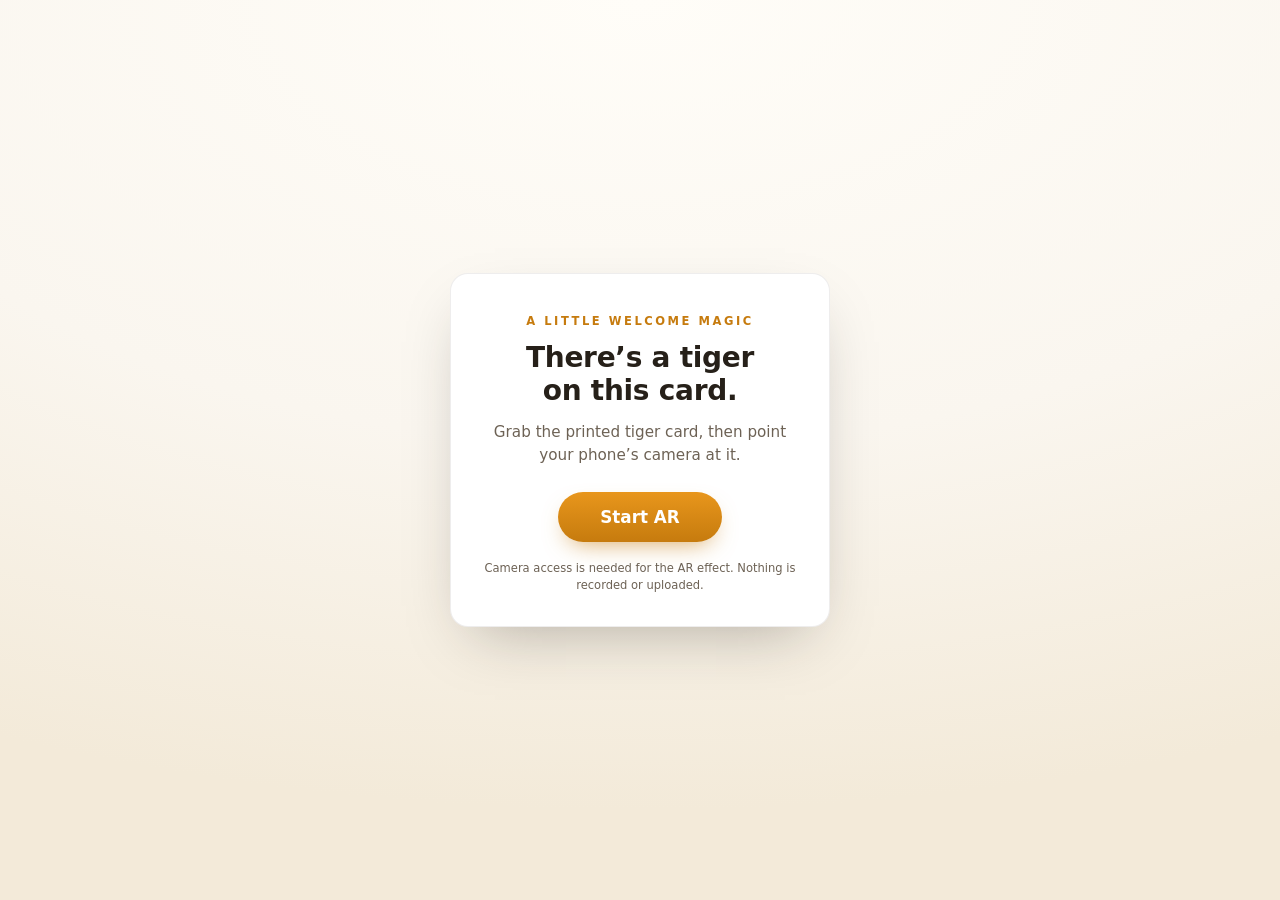
==== index.html @ 6df0a9bd "Keep AR camera visible behind transparent tiger canvas" ====
<!DOCTYPE html>
<html lang="en">
<head>
  <meta charset="utf-8" />
  <meta name="viewport"
        content="width=device-width, initial-scale=1, maximum-scale=1, user-scalable=no, viewport-fit=cover" />
  <meta name="theme-color" content="#faf6ef" />
  <title>Tiger AR</title>
  <link rel="stylesheet" href="css/style.css?v=camera-layer-1" />

  <!-- AR stack (vendored locally; optional remote inspector disabled) -->
  <script src="vendor/aframe.min.js"></script>
  <script src="vendor/mindar-image-aframe.prod.js"></script>
  <script src="js/ar-config.js"></script>
</head>
<body>

  <!-- ============ Landing / permission gate =======================
       Shown before the camera starts. Understated on purpose: the AR
       moment gets the attention, not the UI.                        -->
  <div id="start-screen">
    <div class="card">
      <p class="kicker">A little welcome magic</p>
      <h1>There&rsquo;s a tiger<br />on this card.</h1>
      <p class="sub">
        Grab the printed tiger card, then point your phone&rsquo;s camera at it.
      </p>
      <button id="start-button" type="button">Start AR</button>
      <p class="fineprint">Camera access is needed for the AR effect. Nothing is recorded or uploaded.</p>
    </div>
  </div>

  <!-- Error / unsupported-browser notice (hidden unless needed) -->
  <div id="error-screen" hidden>
    <div class="card">
      <h1>Hmm, the tiger isn&rsquo;t cooperating.</h1>
      <p class="sub" id="error-message">
        This experience needs a camera and a modern browser
        (Safari on iPhone, Chrome on Android).
      </p>
      <button id="retry-button" type="button">Reload and try again</button>
    </div>
  </div>

  <!-- ============ AR overlay controls ============================ -->
  <div id="ar-ui" hidden>
    <div id="hint" class="pill">Point your camera at the tiger card</div>
    <div id="controls">
      <button id="dance-again" type="button" hidden>&#8635;&nbsp; Dance again</button>
      <button id="sound-toggle" type="button" hidden aria-pressed="false">Sound: Off</button>
    </div>
  </div>

  <!-- ============ AR scene =======================================
       Image target compiled with the MindAR compiler (see README).
       Replace targets/tiger-card.mind with your compiled file.      -->
  <a-scene
    mindar-image="imageTargetSrc: targets/tiger-card.mind; autoStart: false; uiLoading: no; uiScanning: no; uiError: no; filterMinCF: 0.001; filterBeta: 0.01; missTolerance: 8; warmupTolerance: 3"
    renderer="colorManagement: true; antialias: true; alpha: true"
    device-orientation-permission-ui="enabled: false"
    loading-screen="enabled: false"
    vr-mode-ui="enabled: false">

    <a-assets></a-assets>

    <a-camera position="0 0 0" look-controls="enabled: false" cursor="fuse: false; rayOrigin: mouse;"></a-camera>

    <!-- Soft, toy-like lighting -->
    <a-entity light="type: ambient; color: #fff; intensity: 0.85"></a-entity>
    <a-entity light="type: directional; color: #fff; intensity: 0.85" position="1 2 1.5"></a-entity>

    <!-- Image-tracked anchor. The tiger builds itself procedurally. -->
    <a-entity id="tiger-anchor" mindar-image-target="targetIndex: 0">
      <a-entity id="tiger" voxel-tiger="autoDance: true"></a-entity>
      <!-- FUTURE GLB: drop the procedural entity above and use
           <a-entity id="tiger" glb-tiger="src: assets/models/tiger.glb"></a-entity>
           See README.md — "Replacing the tiger with a GLB". -->
    </a-entity>
  </a-scene>

  <script src="js/voxel-tiger.js"></script>
  <script src="js/app.js"></script>
</body>
</html>
---- css/style.css ----
/* =============================================================================
   Tiger AR — interface styles
   Understated on purpose: the AR tiger gets the attention, not the chrome.
   Palette: warm cream paper, ink, tiger-gold accent.
   ========================================================================== */

:root {
  --paper: #faf6ef;
  --ink: #262019;
  --ink-soft: #6d6255;
  --gold: #e8961c;
  --gold-deep: #c67b0e;
  --overlay: rgba(24, 19, 14, 0.55);
  --radius: 18px;
  font-size: 16px;
}

* { box-sizing: border-box; margin: 0; padding: 0; }

html, body {
  height: 100%;
  overflow: hidden;
  color: var(--ink);
  font-family: "Avenir Next", "Segoe UI", system-ui, -apple-system, sans-serif;
  -webkit-font-smoothing: antialiased;
}

/* MindAR inserts its camera video at z-index: -2. Keep it inside the
   body's stacking context so it cannot fall behind the page background. */
html { background: var(--paper); }
body { position: relative; isolation: isolate; background: transparent; }

/* ------------------------------------------------------------------ *
 *  Landing + error screens                                            *
 * ------------------------------------------------------------------ */
#start-screen,
#error-screen {
  position: fixed;
  inset: 0;
  z-index: 30;
  display: flex;
  align-items: center;
  justify-content: center;
  padding: 24px;
  background:
    radial-gradient(120% 90% at 50% 0%, #fffdf8 0%, var(--paper) 55%, #f3ead9 100%);
}

#start-screen[hidden],
#error-screen[hidden] { display: none; }

.card {
  width: 100%;
  max-width: 380px;
  text-align: center;
  padding: 40px 28px 32px;
  background: #fff;
  border: 1px solid rgba(38, 32, 25, 0.08);
  border-radius: var(--radius);
  box-shadow: 0 24px 60px -24px rgba(38, 32, 25, 0.35);
}

.kicker {
  font-size: 0.72rem;
  font-weight: 700;
  letter-spacing: 0.22em;
  text-transform: uppercase;
  color: var(--gold-deep);
  margin-bottom: 14px;
}

.card h1 {
  font-size: 1.75rem;
  line-height: 1.15;
  letter-spacing: -0.01em;
  margin-bottom: 14px;
}

.card .sub {
  font-size: 0.95rem;
  line-height: 1.5;
  color: var(--ink-soft);
  margin-bottom: 26px;
}

.fineprint {
  margin-top: 18px;
  font-size: 0.72rem;
  line-height: 1.45;
  color: var(--ink-soft);
}

/* ------------------------------------------------------------------ *
 *  Buttons                                                            *
 * ------------------------------------------------------------------ */
button {
  font: inherit;
  font-weight: 600;
  border: 0;
  border-radius: 999px;
  cursor: pointer;
  -webkit-tap-highlight-color: transparent;
  transition: transform 0.12s ease, background 0.15s ease, box-shadow 0.15s ease;
}

button:active { transform: scale(0.96); }

#start-button,
#retry-button {
  padding: 15px 42px;
  font-size: 1.05rem;
  color: #fff;
  background: linear-gradient(180deg, var(--gold) 0%, var(--gold-deep) 100%);
  box-shadow: 0 10px 24px -10px rgba(198, 123, 14, 0.7);
}

#start-button:hover { box-shadow: 0 14px 28px -10px rgba(198, 123, 14, 0.85); }

/* ------------------------------------------------------------------ *
 *  AR overlay                                                         *
 * ------------------------------------------------------------------ */
#ar-ui {
  position: fixed;
  inset: 0;
  z-index: 20;
  pointer-events: none; /* children opt back in */
  display: flex;
  flex-direction: column;
  justify-content: space-between;
  align-items: center;
  padding: calc(env(safe-area-inset-top, 0px) + 18px) 16px
           calc(env(safe-area-inset-bottom, 0px) + 22px);
}

#ar-ui[hidden] { display: none; }

.pill {
  pointer-events: none;
  padding: 9px 18px;
  font-size: 0.82rem;
  font-weight: 600;
  color: #fff;
  background: var(--overlay);
  border-radius: 999px;
  backdrop-filter: blur(6px);
  -webkit-backdrop-filter: blur(6px);
  transition: opacity 0.6s ease;
}

#hint.fade { opacity: 0; }

#controls {
  display: flex;
  gap: 10px;
  pointer-events: auto;
}

#controls button {
  padding: 12px 20px;
  font-size: 0.9rem;
  color: #fff;
  background: var(--overlay);
  backdrop-filter: blur(6px);
  -webkit-backdrop-filter: blur(6px);
  border: 1px solid rgba(255, 255, 255, 0.22);
}

#controls button:hover { background: rgba(24, 19, 14, 0.72); }

#dance-again {
  background: linear-gradient(180deg, var(--gold) 0%, var(--gold-deep) 100%) !important;
  border-color: transparent !important;
  box-shadow: 0 8px 20px -8px rgba(198, 123, 14, 0.8);
}

#sound-toggle[aria-pressed="true"] {
  background: #fff !important;
  color: var(--ink);
}

/* MindAR renders full-bleed; keep its canvas under our overlay */
.a-canvas { position: fixed !important; }
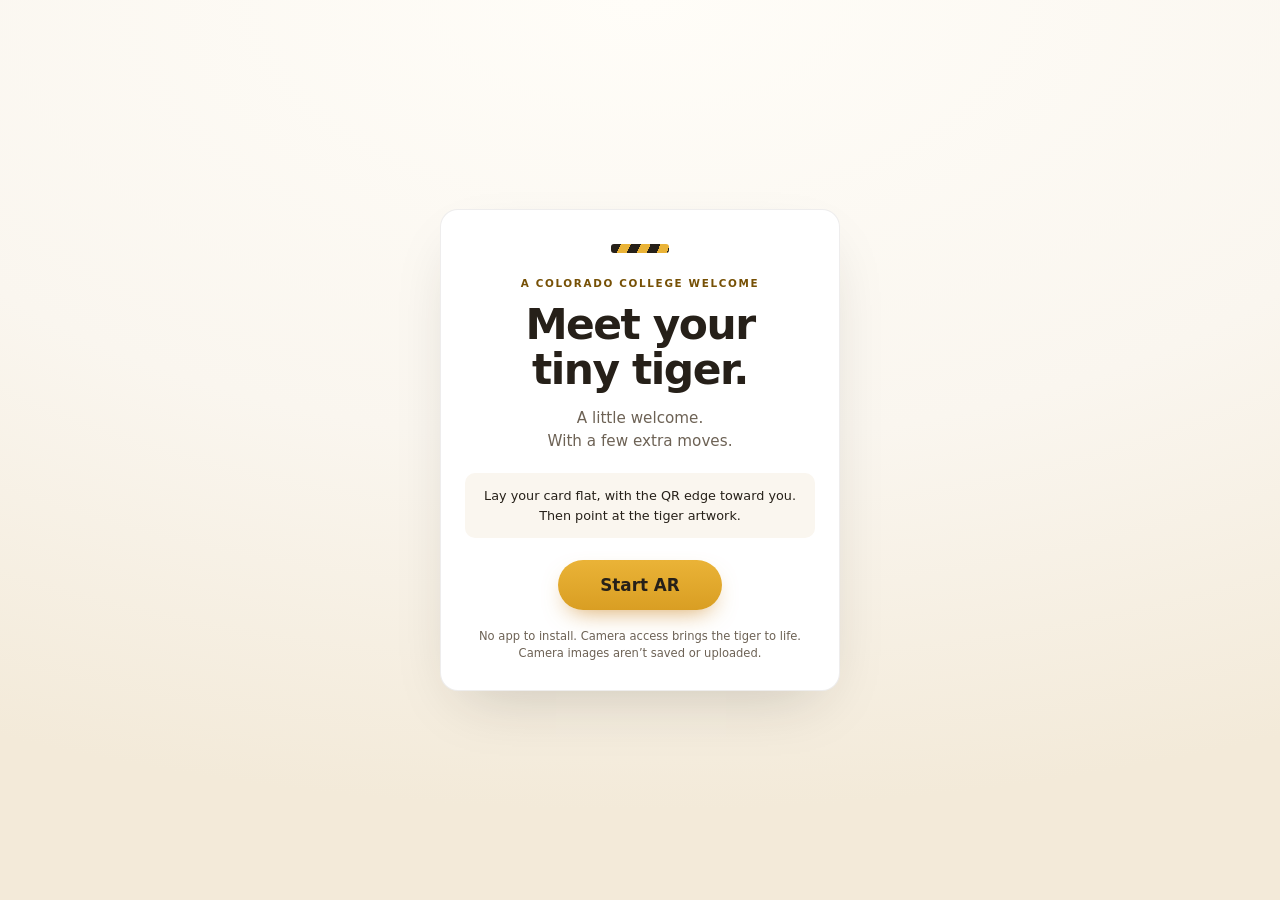
==== commit d84ebbd2: "Polish tiny tiger welcome card and one-shot demo performance" ====
--- a/index.html
+++ b/index.html
@@ -5,8 +5,10 @@
   <meta name="viewport"
         content="width=device-width, initial-scale=1, maximum-scale=1, user-scalable=no, viewport-fit=cover" />
   <meta name="theme-color" content="#faf6ef" />
-  <title>Tiger AR</title>
-  <link rel="stylesheet" href="css/style.css?v=camera-layer-1" />
+  <meta name="description" content="A little Colorado College welcome. Scan the card and meet your tiny dancing tiger." />
+  <title>Meet your tiny tiger · Colorado College</title>
+  <link rel="stylesheet" href="css/style.css?v=demo-1" />
+  <link rel="stylesheet" href="css/tracking-test.css?v=1" />
 
   <!-- AR stack (vendored locally; optional remote inspector disabled) -->
   <script src="vendor/aframe.min.js"></script>
@@ -20,13 +22,15 @@
        moment gets the attention, not the UI.                        -->
   <div id="start-screen">
     <div class="card">
-      <p class="kicker">A little welcome magic</p>
-      <h1>There&rsquo;s a tiger<br />on this card.</h1>
+      <div class="welcome-mark" aria-hidden="true"></div>
+      <p class="kicker">A Colorado College welcome</p>
+      <h1>Meet your<br />tiny tiger.</h1>
       <p class="sub">
-        Grab the printed tiger card, then point your phone&rsquo;s camera at it.
+        A little welcome.<br />With a few extra moves.
       </p>
+      <p class="setup-tip">Lay your card flat, with the QR edge toward you.<br />Then point at the tiger artwork.</p>
       <button id="start-button" type="button">Start AR</button>
-      <p class="fineprint">Camera access is needed for the AR effect. Nothing is recorded or uploaded.</p>
+      <p class="fineprint">No app to install. Camera access brings the tiger to life.<br />Camera images aren&rsquo;t saved or uploaded.</p>
     </div>
   </div>
 
@@ -44,7 +48,7 @@
 
   <!-- ============ AR overlay controls ============================ -->
   <div id="ar-ui" hidden>
-    <div id="hint" class="pill">Point your camera at the tiger card</div>
+    <div id="hint" class="pill" role="status">Card flat. Point at the tiger artwork.</div>
     <div id="controls">
       <button id="dance-again" type="button" hidden>&#8635;&nbsp; Dance again</button>
       <button id="sound-toggle" type="button" hidden aria-pressed="false">Sound: Off</button>
@@ -54,8 +58,9 @@
   <!-- ============ AR scene =======================================
        Image target compiled with the MindAR compiler (see README).
        Replace targets/tiger-card.mind with your compiled file.      -->
+  <!-- Keep MindAR's default adaptive response; very low beta makes poses lag. -->
   <a-scene
-    mindar-image="imageTargetSrc: targets/tiger-card.mind; autoStart: false; uiLoading: no; uiScanning: no; uiError: no; filterMinCF: 0.001; filterBeta: 0.01; missTolerance: 8; warmupTolerance: 3"
+    mindar-image="imageTargetSrc: targets/tiger-card.mind; autoStart: false; uiLoading: no; uiScanning: no; uiError: no; filterMinCF: 0.001; filterBeta: 1000; missTolerance: 0; warmupTolerance: 3"
     renderer="colorManagement: true; antialias: true; alpha: true"
     device-orientation-permission-ui="enabled: false"
     loading-screen="enabled: false"
@@ -71,14 +76,17 @@
 
     <!-- Image-tracked anchor. The tiger builds itself procedurally. -->
     <a-entity id="tiger-anchor" mindar-image-target="targetIndex: 0">
-      <a-entity id="tiger" voxel-tiger="autoDance: true"></a-entity>
+      <!-- Model +Y (up) maps to marker +Z (out of its printed surface).
+           Keep this transform outside the animated root. -->
+      <a-entity id="tiger" rotation="90 0 0" voxel-tiger="autoDance: true; loop: false"></a-entity>
       <!-- FUTURE GLB: drop the procedural entity above and use
            <a-entity id="tiger" glb-tiger="src: assets/models/tiger.glb"></a-entity>
            See README.md — "Replacing the tiger with a GLB". -->
     </a-entity>
   </a-scene>
 
-  <script src="js/voxel-tiger.js"></script>
-  <script src="js/app.js"></script>
+  <script src="js/voxel-tiger.js?v=demo-1"></script>
+  <script src="js/app.js?v=demo-1"></script>
+  <script src="js/tracking-test.js?v=2"></script>
 </body>
 </html>
--- a/css/style.css
+++ b/css/style.css
@@ -8,8 +8,8 @@
   --paper: #faf6ef;
   --ink: #262019;
   --ink-soft: #6d6255;
-  --gold: #e8961c;
-  --gold-deep: #c67b0e;
+  --gold: #eab337;
+  --gold-deep: #d99e23;
   --overlay: rgba(24, 19, 14, 0.55);
   --radius: 18px;
   font-size: 16px;
@@ -39,9 +39,11 @@
   inset: 0;
   z-index: 30;
   display: flex;
+  flex-direction: column;
   align-items: center;
-  justify-content: center;
-  padding: 24px;
+  justify-content: flex-start;
+  overflow-y: auto;
+  padding: max(18px, env(safe-area-inset-top, 0px)) 20px max(18px, env(safe-area-inset-bottom, 0px));
   background:
     radial-gradient(120% 90% at 50% 0%, #fffdf8 0%, var(--paper) 55%, #f3ead9 100%);
 }
@@ -51,28 +53,38 @@
 
 .card {
   width: 100%;
-  max-width: 380px;
+  max-width: 400px;
+  flex: none;
+  margin-block: auto;
   text-align: center;
-  padding: 40px 28px 32px;
+  padding: 34px 24px 28px;
   background: #fff;
   border: 1px solid rgba(38, 32, 25, 0.08);
   border-radius: var(--radius);
-  box-shadow: 0 24px 60px -24px rgba(38, 32, 25, 0.35);
+  box-shadow: 0 24px 60px -24px rgba(38, 32, 25, 0.22);
+}
+
+.welcome-mark {
+  width: 58px;
+  height: 9px;
+  margin: 0 auto 24px;
+  border-radius: 3px;
+  background: repeating-linear-gradient(115deg, var(--ink) 0 9px, var(--gold) 9px 18px);
 }
 
 .kicker {
-  font-size: 0.72rem;
+  font-size: 0.65rem;
   font-weight: 700;
-  letter-spacing: 0.22em;
+  letter-spacing: 0.16em;
   text-transform: uppercase;
-  color: var(--gold-deep);
+  color: #765005;
   margin-bottom: 14px;
 }
 
 .card h1 {
-  font-size: 1.75rem;
-  line-height: 1.15;
-  letter-spacing: -0.01em;
+  font-size: clamp(2rem, 9vw, 2.65rem);
+  line-height: 1.06;
+  letter-spacing: -0.035em;
   margin-bottom: 14px;
 }
 
@@ -80,7 +92,17 @@
   font-size: 0.95rem;
   line-height: 1.5;
   color: var(--ink-soft);
-  margin-bottom: 26px;
+  margin-bottom: 20px;
+}
+
+.setup-tip {
+  margin: 0 0 22px;
+  padding: 13px 10px;
+  border-radius: 10px;
+  background: var(--paper);
+  color: var(--ink);
+  font-size: 0.8rem;
+  line-height: 1.55;
 }
 
 .fineprint {
@@ -104,12 +126,14 @@
 }
 
 button:active { transform: scale(0.96); }
+button:focus-visible, a:focus-visible { outline: 3px solid var(--ink); outline-offset: 4px; }
+button:disabled { cursor: wait; }
 
 #start-button,
 #retry-button {
   padding: 15px 42px;
   font-size: 1.05rem;
-  color: #fff;
+  color: var(--ink);
   background: linear-gradient(180deg, var(--gold) 0%, var(--gold-deep) 100%);
   box-shadow: 0 10px 24px -10px rgba(198, 123, 14, 0.7);
 }
@@ -170,6 +194,7 @@
 #dance-again {
   background: linear-gradient(180deg, var(--gold) 0%, var(--gold-deep) 100%) !important;
   border-color: transparent !important;
+  color: var(--ink) !important;
   box-shadow: 0 8px 20px -8px rgba(198, 123, 14, 0.8);
 }
 
--- a/css/tracking-test.css
+++ b/css/tracking-test.css
@@ -0,0 +1,25 @@
+#tracking-test-panel {
+  width: min(100%, 390px);
+  margin-top: auto;
+  padding: 14px 16px;
+  border-radius: 16px;
+  color: #fff;
+  background: rgba(20, 18, 15, 0.93);
+  pointer-events: auto;
+  font-size: 0.85rem;
+  line-height: 1.4;
+}
+#tracking-test-panel[hidden], #controls[hidden] { display: none; }
+#tracking-test-panel p { margin: 7px 0; }
+#tracking-test-panel label { display: flex; align-items: center; gap: 10px; }
+#tracking-test-panel select {
+  font: inherit;
+  padding: 6px;
+  border-radius: 6px;
+  color: #181510;
+  background: #fff;
+}
+#tracking-test-panel small { display: block; margin-top: 9px; color: #ded8cd; }
+.tracking-actions { display: flex; flex-wrap: wrap; gap: 8px; }
+.tracking-actions button { padding: 10px 12px; background: #eab337; color: #181510; }
+.tracking-actions button:disabled { background: #514b43; color: #d1c9bd; cursor: default; }
